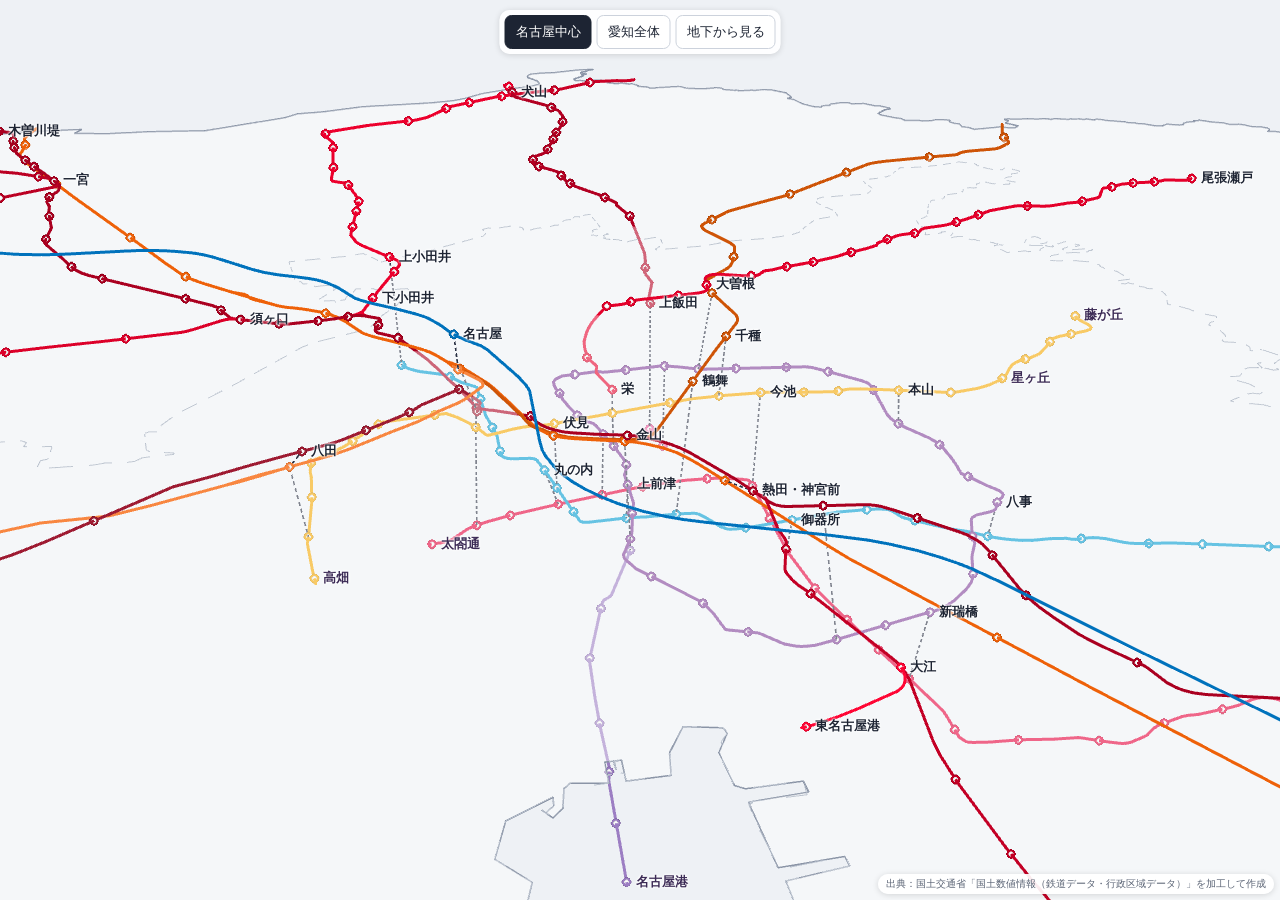
==== ai-content-app/aichi-rail/index.html @ 1c5001bd "段階3：3D表示、乗換の縦の点線、駅名ラベル - index.html / js/main.js: Three.js で路線を高さ付きで描画（地下鉄は路線ごとの層、地上線は事業者ごと、新幹線は高架） " ====
<!doctype html>
<html lang="ja">
<head>
<meta charset="utf-8">
<meta name="viewport" content="width=device-width, initial-scale=1, viewport-fit=cover">
<title>愛知の鉄道3D路線図</title>
<meta name="description" content="名古屋市営地下鉄とJR東海・名鉄・近鉄の愛知県内の全路線・全駅を、実際の地理座標にもとづく3Dで表示します。">
<style>
  :root { --bg: #eef1f5; --ink: #1d2433; --muted: #5b6475; --panel: rgba(255,255,255,.92); --line: #ccd2dc; }
  html, body { margin: 0; height: 100%; overflow: hidden; background: var(--bg); color: var(--ink);
    font-family: -apple-system, BlinkMacSystemFont, "Hiragino Sans", "Noto Sans JP", sans-serif;
    -webkit-text-size-adjust: 100%; }
  #stage { position: fixed; inset: 0; touch-action: none; }
  #stage canvas { display: block; width: 100%; height: 100%; }
  #labels { position: fixed; inset: 0; pointer-events: none; overflow: hidden; }
  .label { position: absolute; left: 0; top: 0; white-space: nowrap; font-size: 11px; line-height: 1;
    padding: 2px 3px; color: var(--ink); text-shadow: 0 0 3px #fff, 0 0 3px #fff, 0 0 2px #fff;
    will-change: transform; }
  .label.major { font-size: 12.5px; font-weight: 600; }
  .label.under { color: #3b2a55; }
  .panel { position: fixed; background: var(--panel); border-radius: 10px; box-shadow: 0 1px 6px rgba(0,0,0,.14);
    font-size: 12px; }
  #views { top: calc(10px + env(safe-area-inset-top)); left: 50%; transform: translateX(-50%); padding: 5px;
    display: flex; gap: 5px; }
  #views button { font: inherit; font-size: 13px; padding: 7px 10px; border: 1px solid var(--line); background: #fff;
    border-radius: 7px; color: var(--ink); white-space: nowrap; }
  #views button.on { background: var(--ink); color: #fff; border-color: var(--ink); }
  #attr { bottom: calc(6px + env(safe-area-inset-bottom)); right: 6px; padding: 3px 8px; font-size: 10px; color: var(--muted);
    max-width: calc(100% - 24px); }
  #err { position: fixed; inset: 40% 16px auto; text-align: center; color: #b00020; }
</style>
<script type="importmap">
{ "imports": {
  "three": "./vendor/three/three.module.js",
  "three/addons/": "./vendor/three/addons/"
} }
</script>
</head>
<body>
<div id="stage"></div>
<div id="labels"></div>
<div id="views" class="panel">
  <button data-view="nagoya">名古屋中心</button>
  <button data-view="aichi">愛知全体</button>
  <button data-view="underground">地下から見る</button>
</div>
<div id="attr" class="panel"></div>
<div id="err"></div>
<script type="module" src="js/main.js"></script>
</body>
</html>
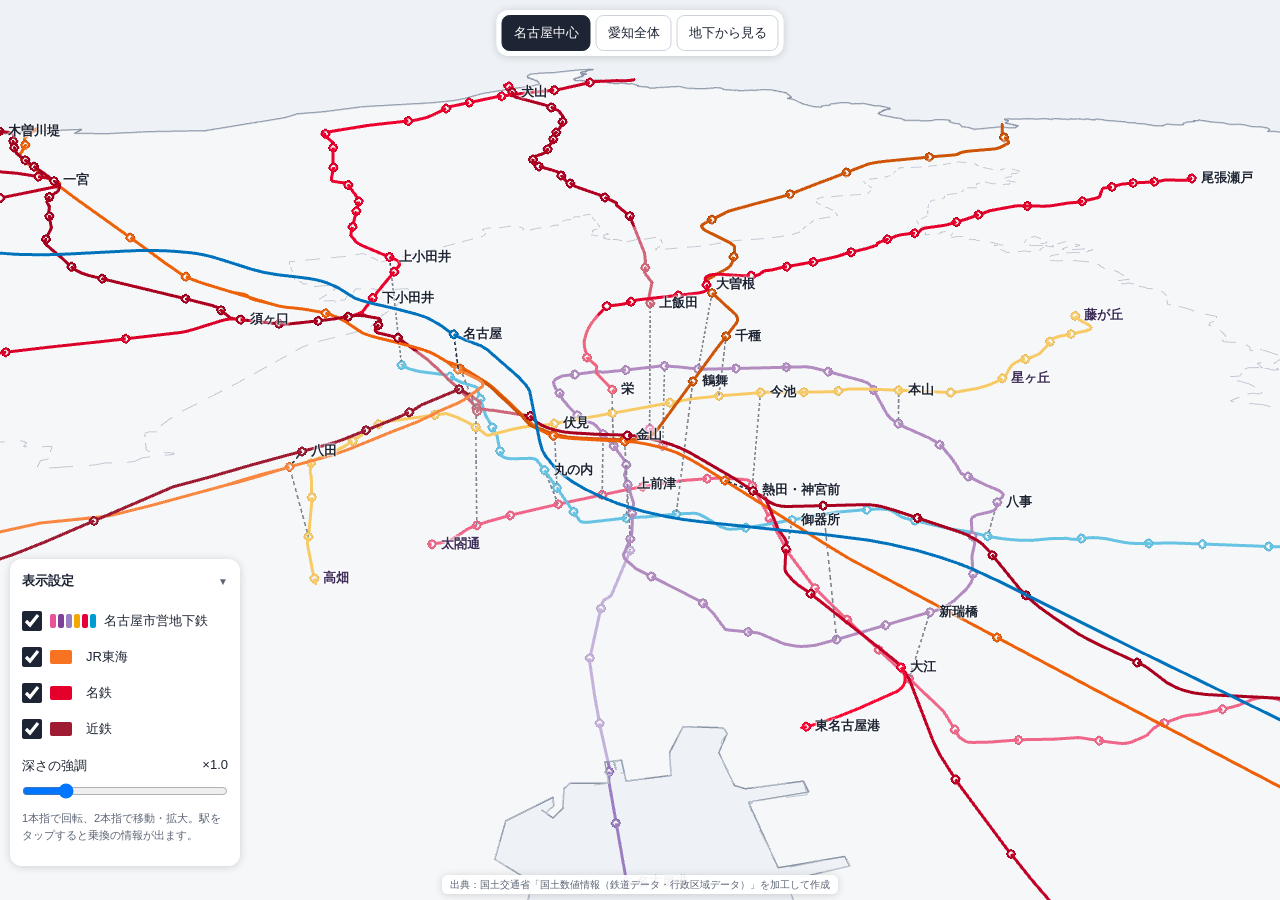
==== commit e58dc747: "段階4：表示切替・深さ強調・駅タップ情報とスマホ最適化 - 事業者ごとの表示切替（路線・駅・乗換の点線・ラベル・タップ対象に反映） - 深さ強調スライダー（×0.3〜×4）。視点プリセットも倍率に合わ" ====
--- a/ai-content-app/aichi-rail/index.html
+++ b/ai-content-app/aichi-rail/index.html
@@ -3,31 +3,80 @@
 <head>
 <meta charset="utf-8">
 <meta name="viewport" content="width=device-width, initial-scale=1, viewport-fit=cover">
+<meta name="theme-color" content="#eef1f5">
 <title>愛知の鉄道3D路線図</title>
 <meta name="description" content="名古屋市営地下鉄とJR東海・名鉄・近鉄の愛知県内の全路線・全駅を、実際の地理座標にもとづく3Dで表示します。">
 <style>
-  :root { --bg: #eef1f5; --ink: #1d2433; --muted: #5b6475; --panel: rgba(255,255,255,.92); --line: #ccd2dc; }
+  :root { --bg: #eef1f5; --ink: #1d2433; --muted: #5b6475; --panel: rgba(255,255,255,.94); --line: #ccd2dc;
+    --under: #5b3f8c; --elevated: #0b6aa8; --ground: #3d6b2f; }
   html, body { margin: 0; height: 100%; overflow: hidden; background: var(--bg); color: var(--ink);
     font-family: -apple-system, BlinkMacSystemFont, "Hiragino Sans", "Noto Sans JP", sans-serif;
-    -webkit-text-size-adjust: 100%; }
+    -webkit-text-size-adjust: 100%; -webkit-tap-highlight-color: transparent; }
   #stage { position: fixed; inset: 0; touch-action: none; }
   #stage canvas { display: block; width: 100%; height: 100%; }
   #labels { position: fixed; inset: 0; pointer-events: none; overflow: hidden; }
   .label { position: absolute; left: 0; top: 0; white-space: nowrap; font-size: 11px; line-height: 1;
     padding: 2px 3px; color: var(--ink); text-shadow: 0 0 3px #fff, 0 0 3px #fff, 0 0 2px #fff;
-    will-change: transform; }
+    will-change: transform; -webkit-user-select: none; user-select: none; }
   .label.major { font-size: 12.5px; font-weight: 600; }
   .label.under { color: #3b2a55; }
-  .panel { position: fixed; background: var(--panel); border-radius: 10px; box-shadow: 0 1px 6px rgba(0,0,0,.14);
-    font-size: 12px; }
+  .panel { position: fixed; background: var(--panel); border-radius: 12px; box-shadow: 0 1px 8px rgba(0,0,0,.16);
+    font-size: 13px; -webkit-user-select: none; user-select: none; }
+  button { font: inherit; color: var(--ink); cursor: pointer; }
+
+  /* 視点プリセット */
   #views { top: calc(10px + env(safe-area-inset-top)); left: 50%; transform: translateX(-50%); padding: 5px;
     display: flex; gap: 5px; }
-  #views button { font: inherit; font-size: 13px; padding: 7px 10px; border: 1px solid var(--line); background: #fff;
-    border-radius: 7px; color: var(--ink); white-space: nowrap; }
+  #views button { padding: 8px 11px; border: 1px solid var(--line); background: #fff; border-radius: 8px; white-space: nowrap; }
   #views button.on { background: var(--ink); color: #fff; border-color: var(--ink); }
-  #attr { bottom: calc(6px + env(safe-area-inset-bottom)); right: 6px; padding: 3px 8px; font-size: 10px; color: var(--muted);
-    max-width: calc(100% - 24px); }
-  #err { position: fixed; inset: 40% 16px auto; text-align: center; color: #b00020; }
+
+  /* 表示設定 */
+  #settings { left: calc(10px + env(safe-area-inset-left)); bottom: calc(34px + env(safe-area-inset-bottom));
+    width: 230px; max-width: calc(100vw - 20px); }
+  #settings-toggle { width: 100%; text-align: left; background: none; border: 0; padding: 10px 12px; font-weight: 600;
+    display: flex; justify-content: space-between; align-items: center; min-height: 44px; }
+  #settings-toggle::after { content: "▲"; font-size: 10px; color: var(--muted); }
+  #settings.open #settings-toggle::after { content: "▼"; }
+  #settings .body { display: none; padding: 0 12px 12px; }
+  #settings.open .body { display: block; }
+  .company { display: flex; align-items: center; gap: 8px; min-height: 36px; }
+  .company input { width: 20px; height: 20px; margin: 0; accent-color: var(--ink); }
+  .company .sw { display: inline-flex; gap: 2px; min-width: 28px; }
+  .company .sw i { width: 6px; height: 14px; border-radius: 2px; display: block; }
+  .company .sw i:only-child { width: 22px; }
+  .depth { margin-top: 10px; }
+  .depth .row { display: flex; justify-content: space-between; margin-bottom: 2px; }
+  .depth input { width: 100%; margin: 6px 0 0; }
+  .hint { color: var(--muted); font-size: 11px; margin-top: 8px; line-height: 1.5; }
+
+  /* 駅の情報 */
+  #info { right: calc(10px + env(safe-area-inset-right)); bottom: calc(34px + env(safe-area-inset-bottom));
+    width: 320px; max-width: calc(100vw - 20px); padding: 12px 14px 12px; max-height: 50vh; overflow: auto; }
+  #info[hidden] { display: none; }
+  #info h2 { margin: 0; font-size: 18px; padding-right: 36px; }
+  #info-summary { color: var(--muted); font-size: 12px; margin: 2px 0 8px; }
+  #info-close { position: absolute; top: 6px; right: 6px; width: 40px; height: 40px; border: 0; background: none;
+    font-size: 20px; color: var(--muted); }
+  #info ul { list-style: none; margin: 0; padding: 0; }
+  #info li { display: flex; align-items: center; gap: 8px; padding: 5px 0; border-top: 1px solid #eef0f3; }
+  #info li i { width: 6px; height: 18px; border-radius: 2px; flex: none; }
+  #info .ln { flex: 1; }
+  #info .lv { font-size: 11px; padding: 2px 6px; border-radius: 4px; color: #fff; flex: none; }
+  .lv-地下 { background: var(--under); } .lv-地上 { background: var(--ground); } .lv-高架 { background: var(--elevated); }
+
+  /* 出典は省略せず全文を出す（狭い画面では折り返す） */
+  #attr { bottom: calc(6px + env(safe-area-inset-bottom)); left: 50%; transform: translateX(-50%); padding: 3px 8px;
+    font-size: 10px; line-height: 1.35; color: var(--muted); width: max-content; max-width: calc(100vw - 20px);
+    text-align: center; border-radius: 6px; box-sizing: border-box; }
+  #loading, #err { position: fixed; inset: 45% 16px auto; text-align: center; color: var(--muted); }
+  #err { color: #b00020; }
+
+  /* スマホ：駅の情報は画面下いっぱいに出し、設定パネルの上に重ねる */
+  @media (max-width: 700px) {
+    #views button { padding: 8px 9px; font-size: 12.5px; }
+    #settings { width: auto; right: auto; bottom: calc(44px + env(safe-area-inset-bottom)); }
+    #info { left: 10px; right: 10px; width: auto; z-index: 2; bottom: calc(44px + env(safe-area-inset-bottom)); }
+  }
 </style>
 <script type="importmap">
 { "imports": {
@@ -39,11 +88,33 @@
 <body>
 <div id="stage"></div>
 <div id="labels"></div>
-<div id="views" class="panel">
+<div id="loading">読み込み中…</div>
+
+<nav id="views" class="panel" aria-label="視点">
   <button data-view="nagoya">名古屋中心</button>
   <button data-view="aichi">愛知全体</button>
   <button data-view="underground">地下から見る</button>
-</div>
+</nav>
+
+<section id="settings" class="panel" aria-label="表示設定">
+  <button id="settings-toggle" aria-expanded="false" aria-controls="settings-body">表示設定</button>
+  <div class="body" id="settings-body">
+    <div id="companies"></div>
+    <div class="depth">
+      <div class="row"><label for="depth">深さの強調</label><output id="depth-value">×1.0</output></div>
+      <input id="depth" type="range" min="0.3" max="4" step="0.1" value="1">
+    </div>
+    <p class="hint">1本指で回転、2本指で移動・拡大。駅をタップすると乗換の情報が出ます。</p>
+  </div>
+</section>
+
+<section id="info" class="panel" hidden aria-live="polite">
+  <h2 id="info-title"></h2>
+  <div id="info-summary"></div>
+  <button id="info-close" aria-label="閉じる">×</button>
+  <ul id="info-rows"></ul>
+</section>
+
 <div id="attr" class="panel"></div>
 <div id="err"></div>
 <script type="module" src="js/main.js"></script>
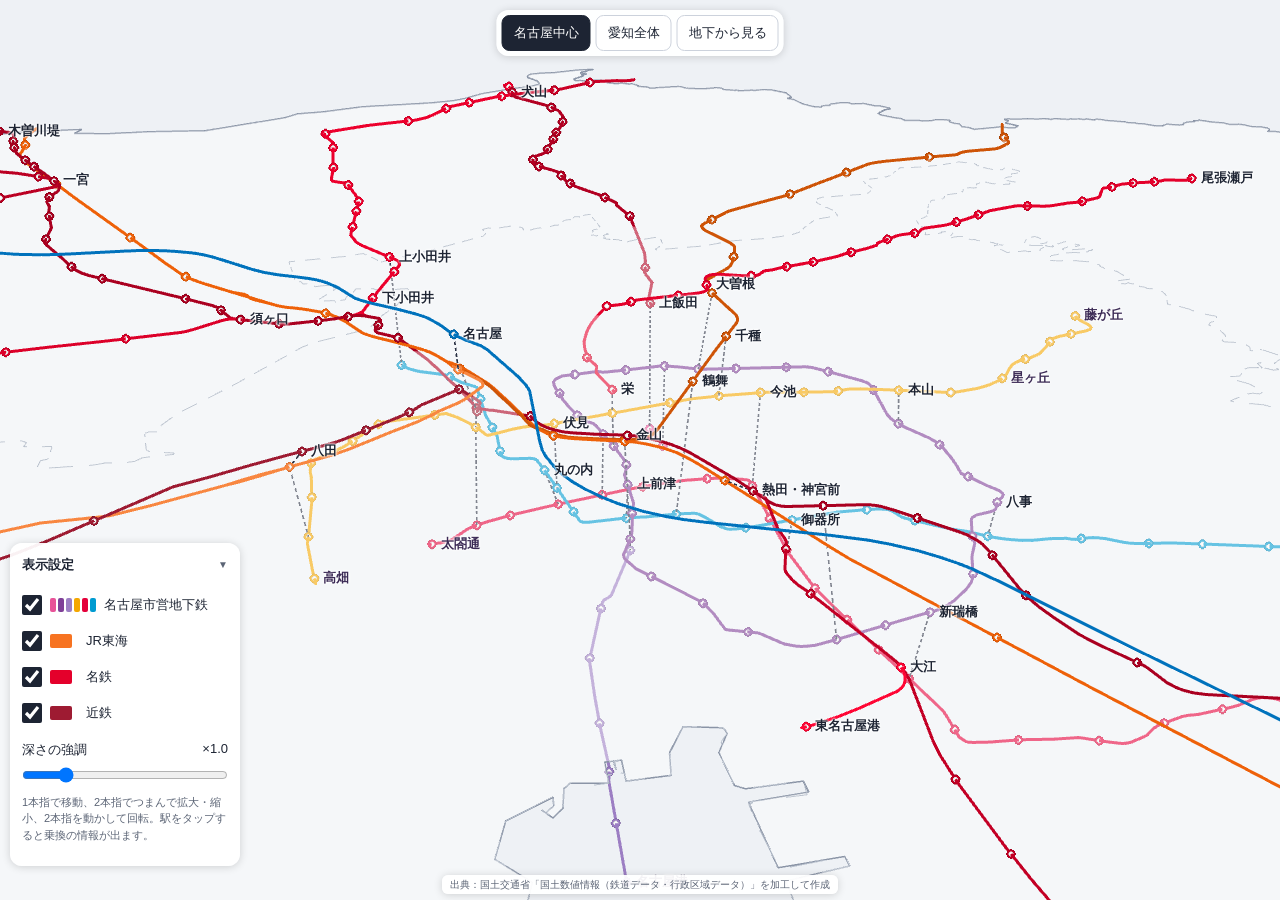
==== commit 2eed4c6e: "タッチ操作を地図アプリ式に：1本指で移動、2本指で拡大・縮小と回転 iPhone Safari で試した結果、1本指で移動したいという要望に合わせた。 マウス操作（左ドラッグで回転、右ドラッグで移動）" ====
--- a/ai-content-app/aichi-rail/index.html
+++ b/ai-content-app/aichi-rail/index.html
@@ -104,7 +104,7 @@
       <div class="row"><label for="depth">深さの強調</label><output id="depth-value">×1.0</output></div>
       <input id="depth" type="range" min="0.3" max="4" step="0.1" value="1">
     </div>
-    <p class="hint">1本指で回転、2本指で移動・拡大。駅をタップすると乗換の情報が出ます。</p>
+    <p class="hint">1本指で移動、2本指でつまんで拡大・縮小、2本指を動かして回転。駅をタップすると乗換の情報が出ます。</p>
   </div>
 </section>
 
